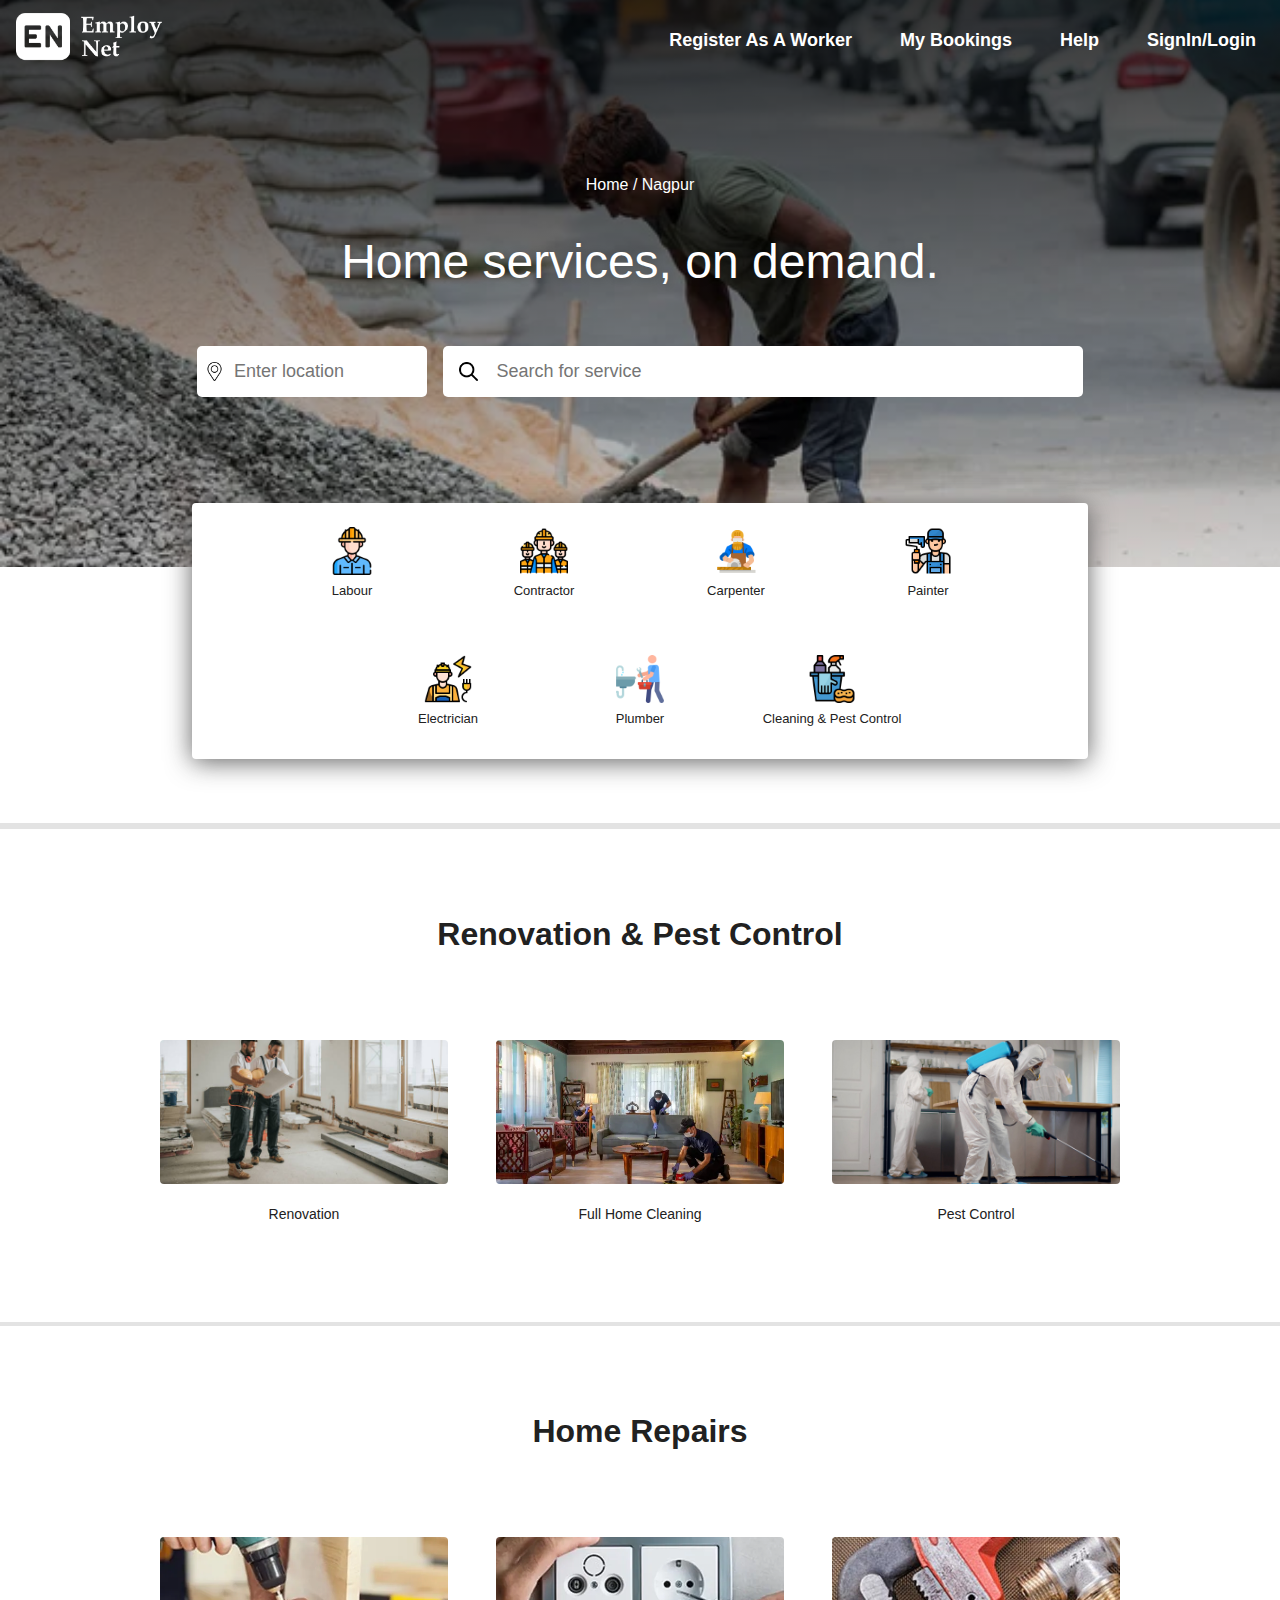
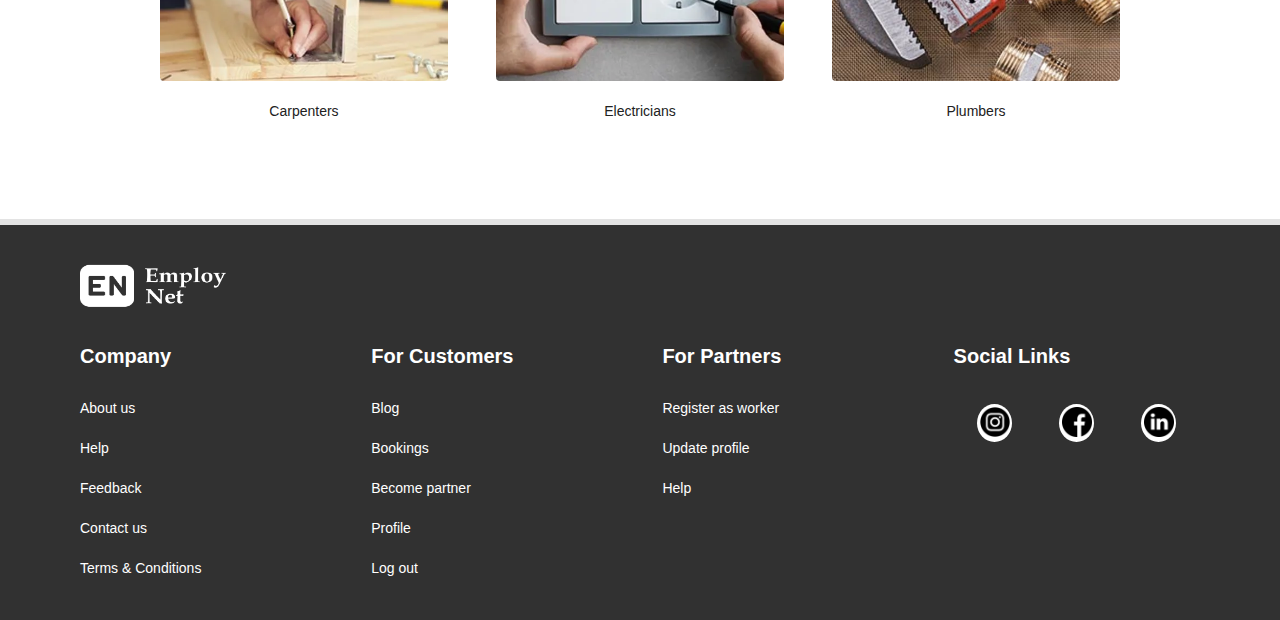
==== index.html @ 4acc54d7 "Update index.html" ====
<!DOCTYPE html>
<html lang="en">
<head>
    <meta charset="UTF-8">
    <meta name="viewport" content="width=device-width, initial-scale=1.0">
    <title>EmployNet: Home Page</title>
    <link rel="stylesheet" href="index.css">
</head>
<body>
    <script>
        if(navigator.geolocation)
{
    navigator.geolocation.getCurrentPosition(function(position)
    {
        console.log(`Latitude is: ${position.coords.latitude} and longitude is: ${position.coords.longitude}`);
    },function()
    {
        alert("Could not get the location for some reason!");
    })
}
    </script>
    <div class="first1"></div>
    <div class="first2">
        <div class="first3">
            <div><a href="aboutUs.html"><div class="first4"></div></a></div>
            <div class="first5">
                <div><a href="" class="first40"><div class="first6">Register As A Worker</div></a></div>
                <div><a href="" class="first40"><div class="first6">My Bookings</div></a></div>
                <div><a href="help.html" class="first40"><div class="first6">Help</div></a></div>
                <div><a href="" class="first40"><div class="first6">SignIn/Login</div></a></div>
            </div>
        </div>
        <div class="first7">Home / Nagpur</div>
        <div class="first8">Home services, on demand.</div>
        <div class="first9">
            <div class="first10">
                <div class="first12"><img src="gallery/pin.png" alt="" class="first13"></div>
                <div class="first14"><input type="text" placeholder="Enter location" class="first15"></div>
                <!-- <div class="first12"><img src="gallery/down-arrow.png" alt="" class="first13"></div> -->
            </div>
            <div class="first11">
                <div class="first16"><img src="gallery/search.png" alt="" class="first13"></div>
                <div><input type="text" placeholder="Search for service" class="first15"></div>
            </div>
        </div>
    </div>
    <div class="first17"><div class="first18">
        <div><a href="" class="first40"><div class="first19">
            <div class="first20"><img src="gallery/labour-day.png" alt="" class="first22"></div>
            <div class="first21">Labour</div></div></a>
        </div>
        <div><a href="" class="first40"><div class="first19">
            <div class="first20"><img src="gallery/workers.png" alt="" class="first22"></div>
            <div class="first21">Contractor</div></div></a>
        </div>
        <div><a href="" class="first40"><div class="first19">
            <div class="first20"><img src="gallery/carpenter.png" alt="" class="first22"></div>
            <div class="first21">Carpenter</div></div></a>
        </div>
        <div><a href="" class="first40"><div class="first19">
            <div class="first20"><img src="gallery/painter.png" alt="" class="first22"></div>
            <div class="first21">Painter</div></div></a>
        </div>
        <div><a href="" class="first40"><div class="first19">
            <div class="first20"><img src="gallery/electrician.png" alt="" class="first22"></div>
            <div class="first21">Electrician</div></div></a>
        </div>
        <div><a href="" class="first40"><div class="first19">
            <div class="first20"><img src="gallery/plumber.png" alt="" class="first22"></div>
            <div class="first21">Plumber</div></div></a>
        </div>
        <div><a href="" class="first40"><div class="first19">
            <div class="first20"><img src="gallery/cleaning.png" alt="" class="first22"></div>
            <div class="first21">Cleaning & Pest Control</div></div></a>
        </div>
    </div></div>
    <div class="first23">
        <div class="first24">
            <div class="first25">
                <h1 class="first26">Renovation & Pest Control</h1>
            </div>
            <div class="first27">
                <div class="first28"><a href="" class="first40">
                    <img src="gallery/Renovation.jpg" alt="" class="first29">
                    <span class="first30">Renovation</span></a>
                </div>
                <div class="first28"><a href="" class="first40">
                    <img src="gallery/homeCleaning.webp" alt="" class="first29">
                    <span class="first30">Full Home Cleaning</span></a>
                </div>
                <div class="first28"><a href="" class="first40">
                    <img src="gallery/PestControl.jpeg" alt="" class="first29">
                    <span class="first30">Pest Control</span></a>
                </div>
            </div>
        </div>
        <div class="first24">
            <div class="first25">
                <h1 class="first26">Home Repairs</h1>
            </div>
            <div class="first27">
                <div class="first28"><a href="" class="first40">
                    <img src="gallery/Carpenter2.webp" alt="" class="first29">
                    <span class="first30">Carpenters</span></a>
                </div>
                <div class="first28"><a href="" class="first40">
                    <img src="gallery/electricians.webp" alt="" class="first29">
                    <span class="first30">Electricians</span></a>
                </div>
                <div class="first28"><a href="" class="first40">
                    <img src="gallery/plumbers.jpg" alt="" class="first29">
                    <span class="first30">Plumbers</span></a>
                </div>
            </div>
        </div>
    </div>
    <footer class="first31">
        <div>
            <a href="aboutUs.html"><img src="gallery/Employnet.png" alt="" class="first32"></a>
        </div>
        <div class="first33">
            <div class="first34">
                <p class="first35">Company</p>
                <a href="aboutUs.html" class="first40"><p class="first39">About us</p></a>
                <a href="help.html" class="first40"><p class="first39">Help</p></a>
                <a href="" class="first40"><p class="first39">Feedback</p></a>
                <a href="mailto:sachinchaturvedi8713@gmail.com" class="first40"><p class="first39">Contact us</p></a>
                <a href="" class="first40"><p class="first39">Terms & Conditions</p></a>
            </div>
            <div class="first34">
                <p class="first35">For Customers</p>
                <a href="" class="first40"><p class="first39">Blog</p></a>
                <a href="" class="first40"><p class="first39">Bookings</p></a>
                <a href="" class="first40"><p class="first39">Become partner</p></a>
                <a href="" class="first40"><p class="first39">Profile</p></a>
                <a href="" class="first40"><p class="first39">Log out</p></a>
            </div>
            <div class="first34">
                <p class="first35">For Partners</p>
                <a href="" class="first40"><p class="first39">Register as worker</p></a>
                <a href="" class="first40"><p class="first39">Update profile</p></a>
                <a href="help.html" class="first40"><p class="first39">Help</p></a>
            </div>
            <div class="first34">
                <p class="first35">Social Links</p>
                <div class="first36">
                    <div class="first37">
                        <a href="https://www.instagram.com/"><img src="gallery/instagram.png" alt="" class="first38"></a>
                    </div>
                    <div class="first37">
                        <a href="https://www.facebook.com/"><img src="gallery/facebook.png" alt="" class="first38"></a>
                    </div>
                    <div class="first37">
                        <a href="https://in.linkedin.com/"><img src="gallery/linkedin.png" alt="" class="first38"></a>
                    </div>
                </div>
            </div>
        </div>
    </footer>
</body>
</html>
---- index.css ----
body{
    margin: 0;
    box-sizing: border-box;
}
.first1{
    position: relative;
    width: 100%;
    min-height: 15cm;
    background-image: url(gallery/labour3.jpg);
    background-repeat: no-repeat;
    background-size: cover;
    background-position: center center;
}
.first2{
    position: absolute;
    top: 0;
    left: 0;
    width: 100%;
    min-height: 15cm;
    background: linear-gradient(0deg, rgba(0,0,0,0.16), rgba(0,0,0,0.8));
    z-index: 2;
}
.first3{
    width: 100%;
    min-height: 5rem;
    display: flex;
    align-items: center;
    justify-content: space-between;
    flex-wrap: wrap;
}
.first4{
    height:4rem;
    width:10rem;
    margin: 0.5rem 1rem;
    background-image: url(gallery/Employnet.png);
    background-repeat: no-repeat;
    background-size: cover;
    background-position: center center;
}
.first5{
    display:flex;
    justify-content: space-around;
    align-items: center;
    flex-wrap: wrap;
}
.first6{
    margin: 0.5rem 1.5rem;
    font-family: -apple-system, "Helvetica Neue", Helvetica, Arial, sans-serif;
    font-size: 18px;
    font-weight: 700;
    color: white;
}
.first6:hover{
    text-decoration: underline;
}
.first7{
    width: 100%;
    text-align: center;
    margin-top: 6rem;
    margin-bottom: 2rem;
    font-family: -apple-system, "Helvetica Neue", Helvetica, Arial, sans-serif;
    font-size: 1rem;
    font-weight: 300;
    color: white;
}
.first8{
    width: 100%;
    text-align: center;
    margin: 2rem 0;
    font-family: -apple-system, BlinkMacSystemFont, Segoe UI, Roboto, "Helvetica Neue", Oxygen-Sans, Ubuntu, Cantarell, Helvetica, Arial, sans-serif !important;
    font-size: 3rem;
    font-weight: 500;
    color: white;
    text-shadow: 0 1px 8px rgba(0,0,0,0.2);
    line-height: 72px;
}
.first9{
    width: 100%;
    display: flex;
    justify-content: center;
    align-items: center;
}
.first10{
    display: flex;
    align-items: center;
    height: 3.2rem;
    width: 18%;
    background-color: white;
    margin: 1rem .5rem;
    border: none;
    border-radius: 5px;
}
.first11{
    display: flex;
    align-items: center;
    height: 3.2rem;
    width:50%;
    background-color: white;
    margin: 1rem .5rem;
    border: none;
    border-radius: 5px;
}
.first12{
    height: 1.2rem;
    width: 1.2rem;
    margin: 0 .5rem;
}
.first13{
    height: 1.2rem;
    width: 100%;
}
.first14{
    width: 70%;
}
.first15{
    border: none;
    outline: none;
    width: 90%;
    font-size: 18px;
    overflow: hidden;
    font-family: -apple-system, BlinkMacSystemFont, Segoe UI, Roboto, "Helvetica Neue", Oxygen-Sans, Ubuntu, Cantarell, Helvetica, Arial, sans-serif !important;;
}
.first16{
    height: 1.2rem;
    width: 1.2rem;
    margin: 0 1rem;
}
.first17{
    width: 100%;
    display: flex;
    justify-content: center;
    margin-top: -4rem;
    margin-bottom: 4rem;
    z-index: 3;
}
.first18{
    width: 70%;
    background-color: white;
    z-index: 4;
    display: flex;
    justify-content: center;
    flex-wrap: wrap;
    box-shadow: 0px 3px 26px rgba(85, 85, 85, 0.925);
    border-radius: 4px;
}
.first19{
    width: 10rem;
    z-index: 5;
    display: flex;
    flex-direction: column;
    justify-content: center;
    align-items: center;
    margin: 1.5rem 1rem;
    border-radius: 5px;
}
.first19:hover{
    box-shadow: 0px 3px 5px 2px rgba(189, 189, 189, 0.708);
}
.first20, .first22{
    width: 3rem;
    height: 3rem;
}
.first21{
    font-family: -apple-system, BlinkMacSystemFont, Segoe UI, Roboto, "Helvetica Neue", Oxygen-Sans, Ubuntu, Cantarell, Helvetica, Arial, sans-serif !important;
    font-size: 13px;
    line-height: 16px;
    color: #212121;
    margin: .5rem;
    text-align: center;
}
.first23{
    width:100%;
    background-color: #e3e3e3;
    padding: 2px 0;
}
.first24{
    width: 100%;
    margin: 4px 0;
    background-color: white;
}
.first25{
    padding: 60px 64px 0px 64px;
    text-align: center;
}
.first26{
    font-weight: bold;
    font-size: 32px;
    line-height: 48px;
    color: #212121;
    font-family: -apple-system, BlinkMacSystemFont, Segoe UI, Roboto, "Helvetica Neue", Oxygen-Sans, Ubuntu, Cantarell, Helvetica, Arial, sans-serif !important;
}
.first27{
    padding: 60px 0 90px 0;
    display: flex;
    justify-content: center;
    flex-wrap: wrap;
}
.first28{
    width: 19rem;
    height: 12rem;
    text-align: center;
    margin: 0 1rem;
}
.first29{
    width: 18rem;
    height: 9rem;
    object-fit: cover;
    margin-bottom: 1rem;
    border-radius: 4px;
    cursor: pointer;
}
.first29:hover{
    width: 19rem;
    height: 10rem;
}
.first30{
    font-family: -apple-system, BlinkMacSystemFont, Segoe UI, Roboto, "Helvetica Neue", Oxygen-Sans, Ubuntu, Cantarell, Helvetica, Arial, sans-serif !important;
    font-size: 14px;
    font-weight: 500;
    line-height: 20px;
    color: #212121;
}
.first31{
    background-color: rgba(26, 26, 26, 0.899);
    padding: 2rem 5rem;
}
.first32{
    width: 10rem;
    height: 4rem;
}
.first33{
    display: flex;
    justify-content: space-between;
}
.first34{
    width: 22%;
    display: flex;
    flex-direction: column;
}
@media screen and (max-width:500px){
    .first33{
        flex-wrap: wrap;
    }
    .first34{
        width: 400px;
    }
    .first3{
        flex-direction:column;
    }
    .first5{
        width: 100%;
        flex-direction: column;
        align-items: center;
        margin-top: 1rem;
    }
    .first7{
        margin-top: 2rem;
    }
    .first8{
        font-size: 1.5rem;
        font-weight: 500;
        line-height: 28px;
        margin: 1rem 0;
    }
}
.first35{
    font-family: -apple-system, BlinkMacSystemFont, "Segoe UI", Roboto, Helvetica, Arial, sans-serif;
    color: white;
    font-size: 20px;
    font-weight: 600;
}
.first36{
    width: 100%;
    display: flex;
    justify-content: space-around;
    flex-wrap: wrap;
    margin: 1rem 0;
}
.first37{
    width: 35px;
    height: 35px;
    display: flex;
    justify-content: center;
    align-items: center;
    background-color: white;
    border-radius: 50%;
    padding-top: 3px;
}
.first38{
    width: 30px;
    height: 30px;
}
.first39{
    font-size: 14px;
    font-weight: 400;
    line-height: 24px;
    font-family: -apple-system, BlinkMacSystemFont, Segoe UI, Roboto, "Helvetica Neue", Oxygen-Sans, Ubuntu, Cantarell, Helvetica, Arial, sans-serif !important;
    color: white;
    margin: .5rem 0;
}
.first39:hover{
    text-decoration: underline;
}
.first40{
    text-decoration: none;
}
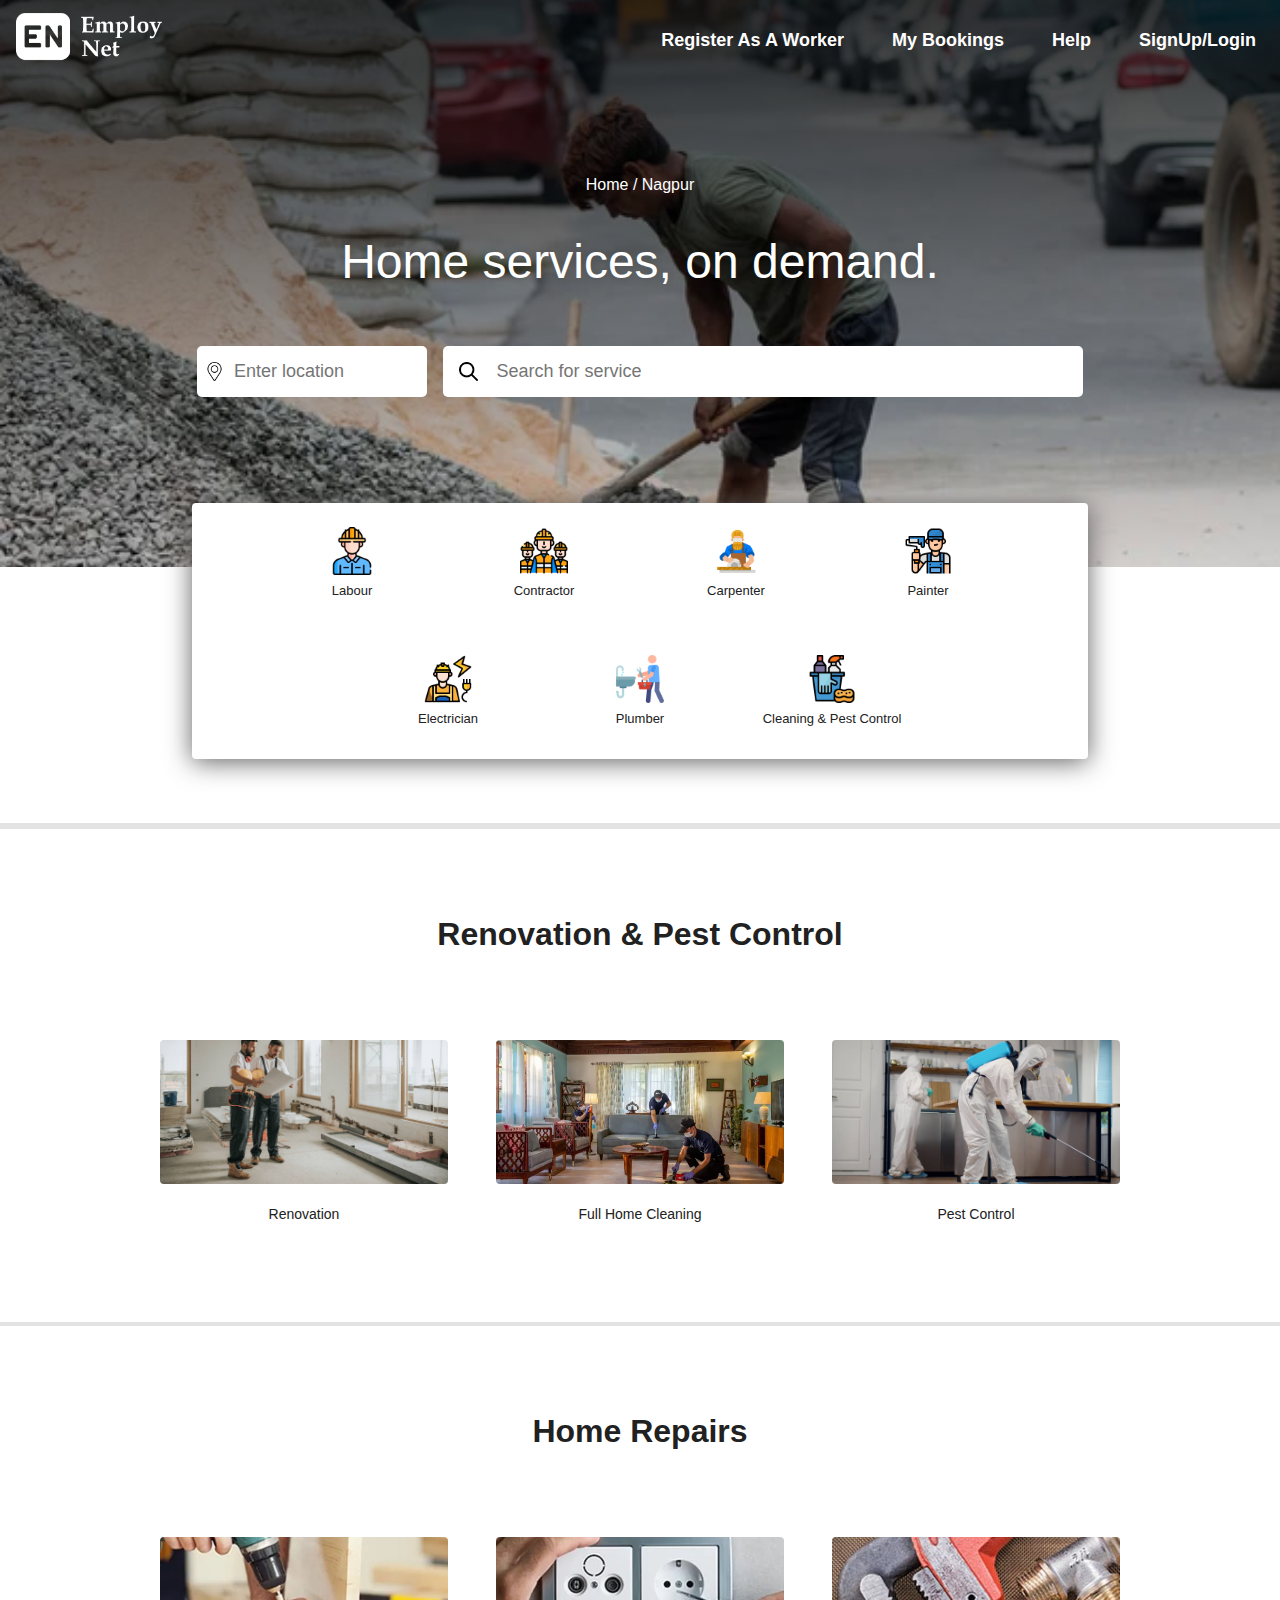
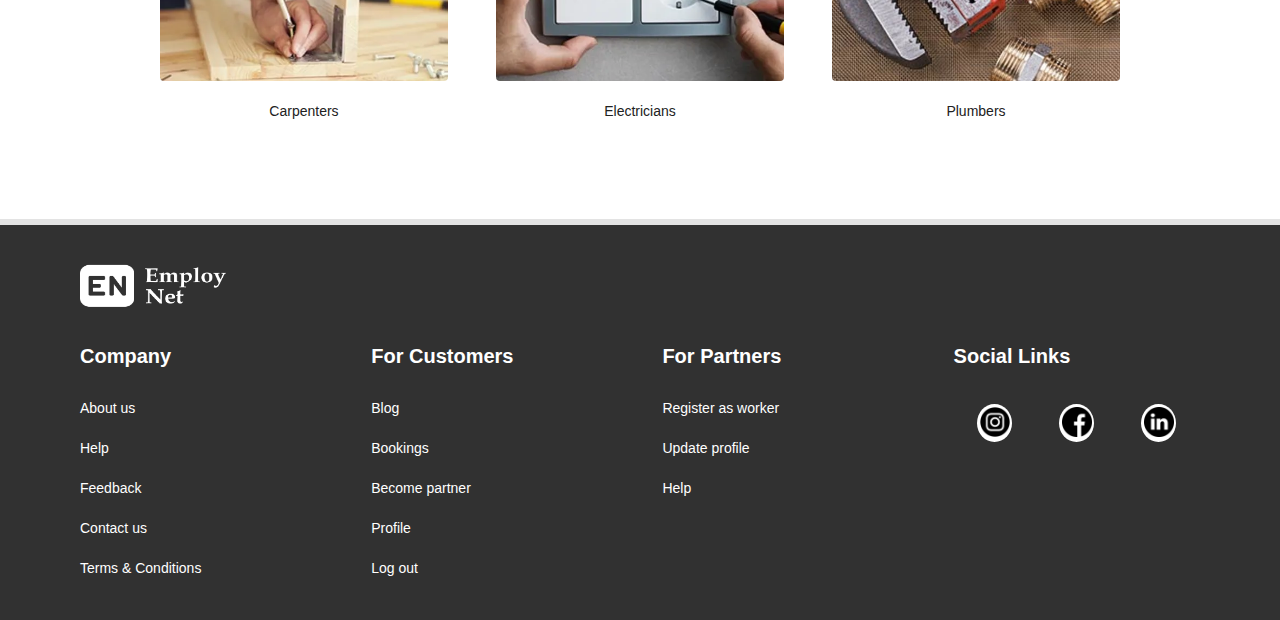
==== commit 35f57276: "Update index.html" ====
--- a/index.html
+++ b/index.html
@@ -27,7 +27,7 @@
                 <div><a href="" class="first40"><div class="first6">Register As A Worker</div></a></div>
                 <div><a href="" class="first40"><div class="first6">My Bookings</div></a></div>
                 <div><a href="help.html" class="first40"><div class="first6">Help</div></a></div>
-                <div><a href="" class="first40"><div class="first6">SignIn/Login</div></a></div>
+                <div><a href="sign.html" class="first40"><div class="first6">SignUp/Login</div></a></div>
             </div>
         </div>
         <div class="first7">Home / Nagpur</div>
@@ -123,7 +123,7 @@
                 <p class="first35">Company</p>
                 <a href="aboutUs.html" class="first40"><p class="first39">About us</p></a>
                 <a href="help.html" class="first40"><p class="first39">Help</p></a>
-                <a href="" class="first40"><p class="first39">Feedback</p></a>
+                <a href="feedback.html" class="first40"><p class="first39">Feedback</p></a>
                 <a href="mailto:sachinchaturvedi8713@gmail.com" class="first40"><p class="first39">Contact us</p></a>
                 <a href="" class="first40"><p class="first39">Terms & Conditions</p></a>
             </div>
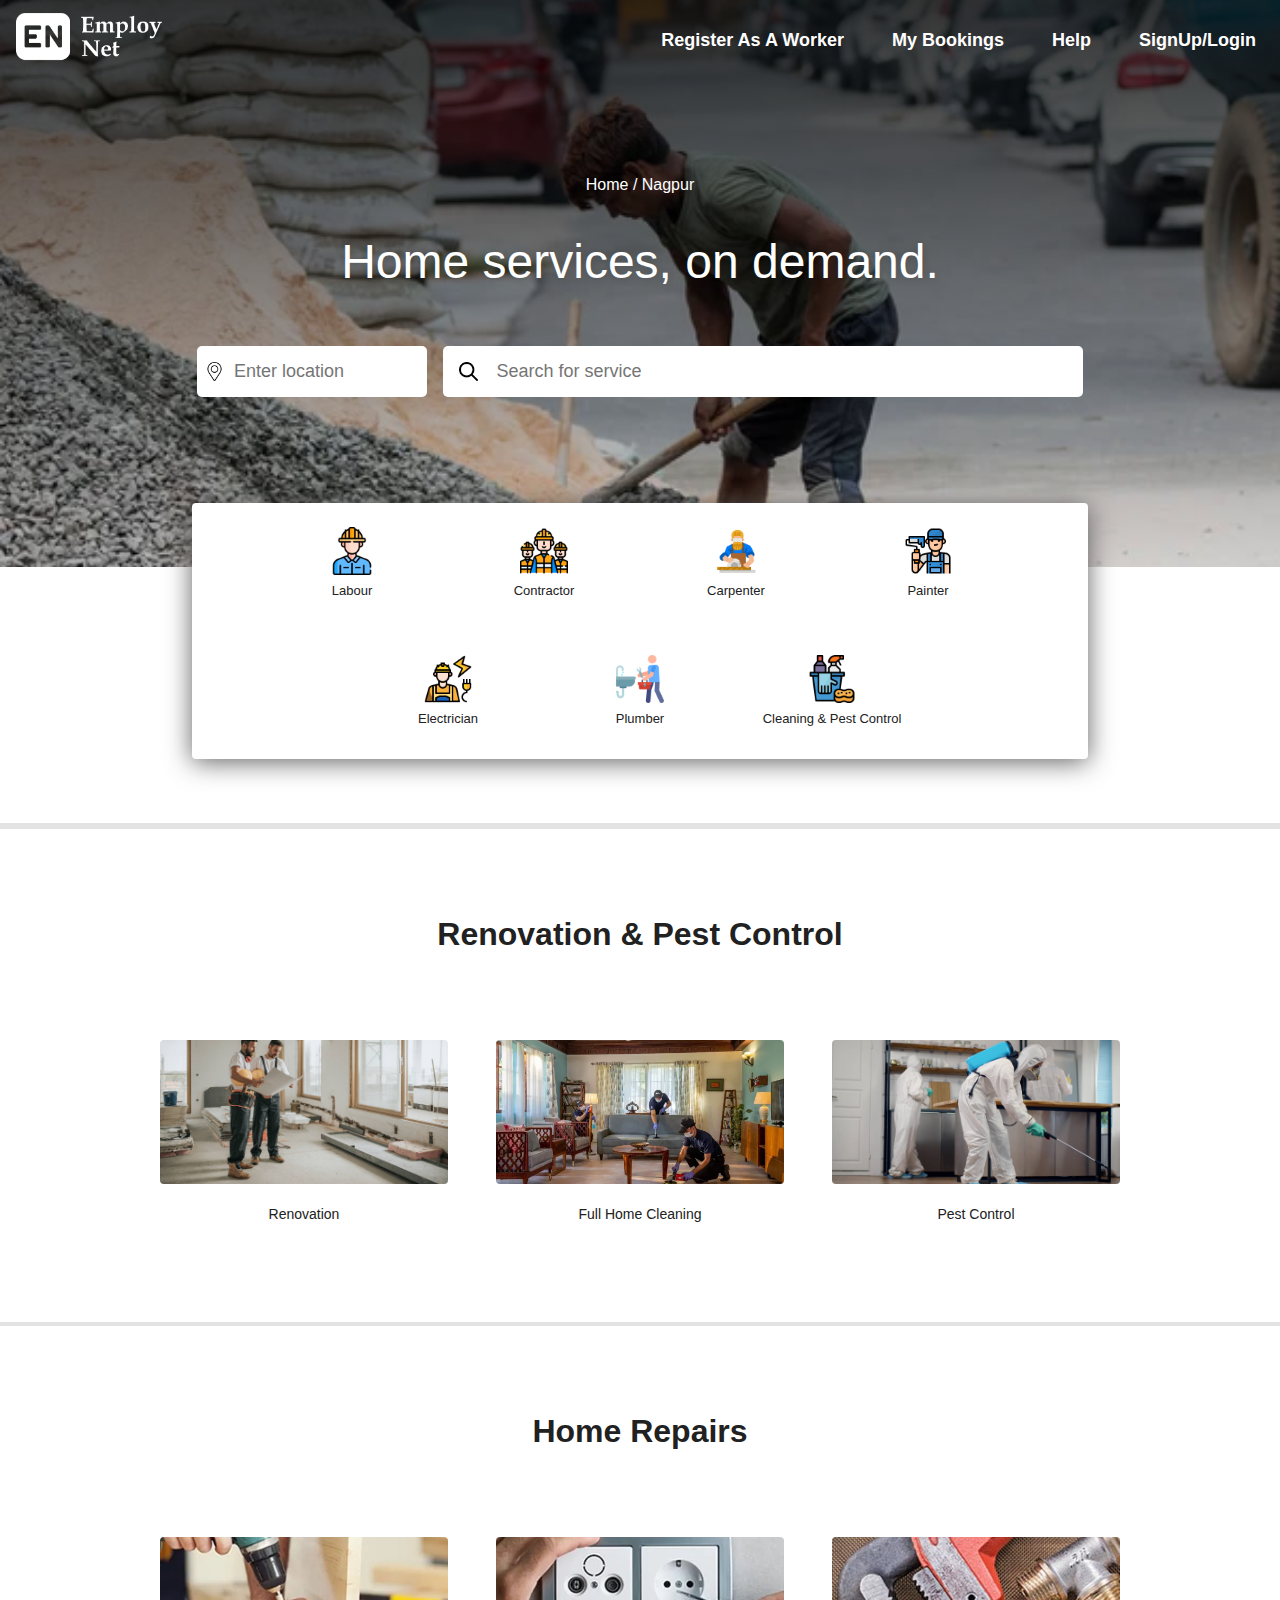
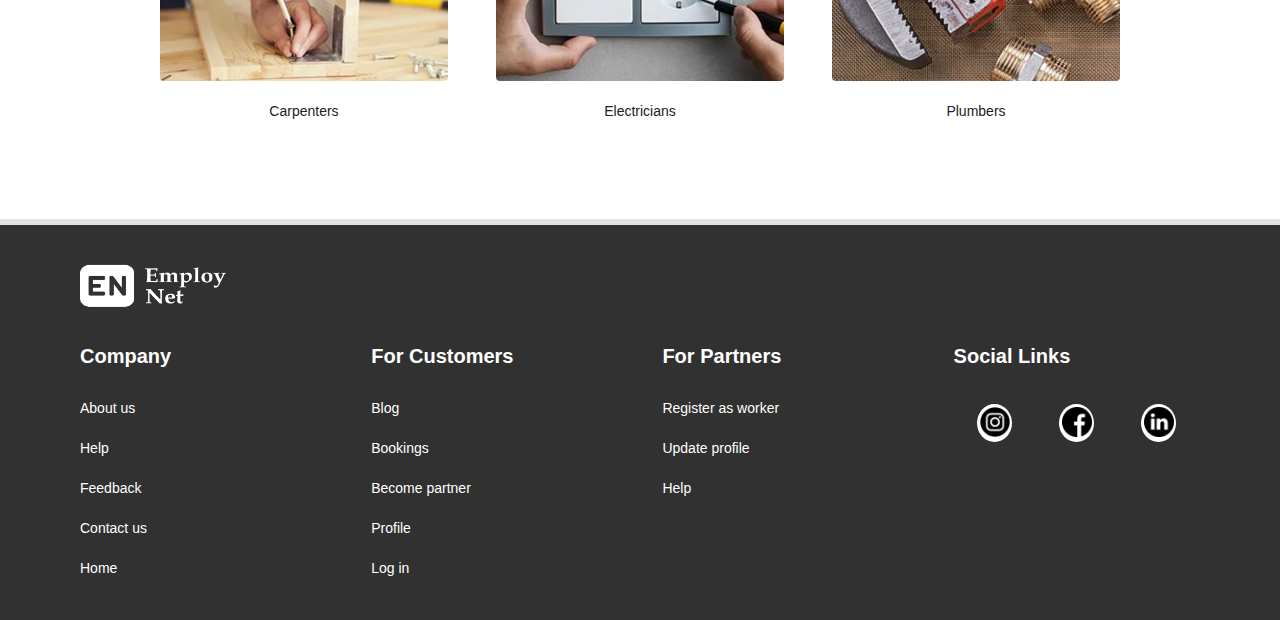
==== commit 2707b698: "Update index.html" ====
--- a/index.html
+++ b/index.html
@@ -5,6 +5,8 @@
     <meta name="viewport" content="width=device-width, initial-scale=1.0">
     <title>EmployNet: Home Page</title>
     <link rel="stylesheet" href="index.css">
+    <script async src="https://pagead2.googlesyndication.com/pagead/js/adsbygoogle.js?client=ca-pub-9807803082363038"
+     crossorigin="anonymous"></script>
 </head>
 <body>
     <script>
@@ -24,8 +26,8 @@
         <div class="first3">
             <div><a href="aboutUs.html"><div class="first4"></div></a></div>
             <div class="first5">
-                <div><a href="" class="first40"><div class="first6">Register As A Worker</div></a></div>
-                <div><a href="" class="first40"><div class="first6">My Bookings</div></a></div>
+                <div><a href="worker.html" class="first40"><div class="first6">Register As A Worker</div></a></div>
+                <div><a href="customer2.html" class="first40"><div class="first6">My Bookings</div></a></div>
                 <div><a href="help.html" class="first40"><div class="first6">Help</div></a></div>
                 <div><a href="sign.html" class="first40"><div class="first6">SignUp/Login</div></a></div>
             </div>
@@ -45,31 +47,31 @@
         </div>
     </div>
     <div class="first17"><div class="first18">
-        <div><a href="" class="first40"><div class="first19">
+        <div><a href="customer.html" class="first40"><div class="first19">
             <div class="first20"><img src="gallery/labour-day.png" alt="" class="first22"></div>
             <div class="first21">Labour</div></div></a>
         </div>
-        <div><a href="" class="first40"><div class="first19">
+        <div><a href="customer.html" class="first40"><div class="first19">
             <div class="first20"><img src="gallery/workers.png" alt="" class="first22"></div>
             <div class="first21">Contractor</div></div></a>
         </div>
-        <div><a href="" class="first40"><div class="first19">
+        <div><a href="customer.html" class="first40"><div class="first19">
             <div class="first20"><img src="gallery/carpenter.png" alt="" class="first22"></div>
             <div class="first21">Carpenter</div></div></a>
         </div>
-        <div><a href="" class="first40"><div class="first19">
+        <div><a href="customer.html" class="first40"><div class="first19">
             <div class="first20"><img src="gallery/painter.png" alt="" class="first22"></div>
             <div class="first21">Painter</div></div></a>
         </div>
-        <div><a href="" class="first40"><div class="first19">
+        <div><a href="customer.html" class="first40"><div class="first19">
             <div class="first20"><img src="gallery/electrician.png" alt="" class="first22"></div>
             <div class="first21">Electrician</div></div></a>
         </div>
-        <div><a href="" class="first40"><div class="first19">
+        <div><a href="customer.html" class="first40"><div class="first19">
             <div class="first20"><img src="gallery/plumber.png" alt="" class="first22"></div>
             <div class="first21">Plumber</div></div></a>
         </div>
-        <div><a href="" class="first40"><div class="first19">
+        <div><a href="customer.html" class="first40"><div class="first19">
             <div class="first20"><img src="gallery/cleaning.png" alt="" class="first22"></div>
             <div class="first21">Cleaning & Pest Control</div></div></a>
         </div>
@@ -114,48 +116,68 @@
             </div>
         </div>
     </div>
-    <footer class="first31">
+   <footer class="first31">
         <div>
-            <a href="aboutUs.html"><img src="gallery/Employnet.png" alt="" class="first32"></a>
+          <a href="aboutUs.html"
+            ><img src="gallery/Employnet.png" alt="" class="first32"
+          /></a>
         </div>
         <div class="first33">
-            <div class="first34">
-                <p class="first35">Company</p>
-                <a href="aboutUs.html" class="first40"><p class="first39">About us</p></a>
-                <a href="help.html" class="first40"><p class="first39">Help</p></a>
-                <a href="feedback.html" class="first40"><p class="first39">Feedback</p></a>
-                <a href="mailto:sachinchaturvedi8713@gmail.com" class="first40"><p class="first39">Contact us</p></a>
-                <a href="" class="first40"><p class="first39">Terms & Conditions</p></a>
+          <div class="first34">
+            <p class="first35">Company</p>
+            <a href="aboutUs.html" class="first40"
+              ><p class="first39">About us</p></a
+            >
+            <a href="help.html" class="first40"><p class="first39">Help</p></a>
+            <a href="feedback.html" class="first40"
+              ><p class="first39">Feedback</p></a
+            >
+            <a href="mailto:sachinchaturvedi8713@gmail.com" class="first40"
+              ><p class="first39">Contact us</p></a
+            >
+            <a href="index.html" class="first40"
+              ><p class="first39">Home</p></a
+            >
+          </div>
+          <div class="first34">
+            <p class="first35">For Customers</p>
+            <a href="" class="first40"><p class="first39">Blog</p></a>
+            <a href="customer2.html" class="first40"
+              ><p class="first39">Bookings</p></a
+            >
+            <a href="worker.html" class="first40"><p class="first39">Become partner</p></a>
+            <a href="profile.html" class="first40"><p class="first39">Profile</p></a>
+            <a href="sign.html" class="first40"><p class="first39">Log in</p></a>
+          </div>
+          <div class="first34">
+            <p class="first35">For Partners</p>
+            <a href="worker.html" class="first40"
+              ><p class="first39">Register as worker</p></a
+            >
+            <a href="profile.html" class="first40"><p class="first39">Update profile</p></a>
+            <a href="help.html" class="first40"><p class="first39">Help</p></a>
+          </div>
+          <div class="first34">
+            <p class="first35">Social Links</p>
+            <div class="first36">
+              <div class="first37">
+                <a href="https://www.instagram.com/"
+                  ><img src="gallery/instagram.png" alt="" class="first38"
+                /></a>
+              </div>
+              <div class="first37">
+                <a href="https://www.facebook.com/"
+                  ><img src="gallery/facebook.png" alt="" class="first38"
+                /></a>
+              </div>
+              <div class="first37">
+                <a href="https://in.linkedin.com/"
+                  ><img src="gallery/linkedin.png" alt="" class="first38"
+                /></a>
+              </div>
             </div>
-            <div class="first34">
-                <p class="first35">For Customers</p>
-                <a href="" class="first40"><p class="first39">Blog</p></a>
-                <a href="" class="first40"><p class="first39">Bookings</p></a>
-                <a href="" class="first40"><p class="first39">Become partner</p></a>
-                <a href="" class="first40"><p class="first39">Profile</p></a>
-                <a href="" class="first40"><p class="first39">Log out</p></a>
-            </div>
-            <div class="first34">
-                <p class="first35">For Partners</p>
-                <a href="" class="first40"><p class="first39">Register as worker</p></a>
-                <a href="" class="first40"><p class="first39">Update profile</p></a>
-                <a href="help.html" class="first40"><p class="first39">Help</p></a>
-            </div>
-            <div class="first34">
-                <p class="first35">Social Links</p>
-                <div class="first36">
-                    <div class="first37">
-                        <a href="https://www.instagram.com/"><img src="gallery/instagram.png" alt="" class="first38"></a>
-                    </div>
-                    <div class="first37">
-                        <a href="https://www.facebook.com/"><img src="gallery/facebook.png" alt="" class="first38"></a>
-                    </div>
-                    <div class="first37">
-                        <a href="https://in.linkedin.com/"><img src="gallery/linkedin.png" alt="" class="first38"></a>
-                    </div>
-                </div>
-            </div>
+          </div>
         </div>
-    </footer>
+      </footer>
 </body>
 </html>
--- a/index.css
+++ b/index.css
@@ -152,9 +152,11 @@
     align-items: center;
     margin: 1.5rem 1rem;
     border-radius: 5px;
+    transition: all .5s ease 0s;
 }
 .first19:hover{
     box-shadow: 0px 3px 5px 2px rgba(189, 189, 189, 0.708);
+    transform: scale(1.1);
 }
 .first20, .first22{
     width: 3rem;
@@ -208,6 +210,7 @@
     margin-bottom: 1rem;
     border-radius: 4px;
     cursor: pointer;
+    transition: all .5s ease 0s;
 }
 .first29:hover{
     width: 19rem;
@@ -285,6 +288,10 @@
     background-color: white;
     border-radius: 50%;
     padding-top: 3px;
+    transition: all .5s ease 0s;
+}
+.first37:hover{
+    transform: scale(1.1) rotate(360deg);
 }
 .first38{
     width: 30px;
@@ -303,4 +310,4 @@
 }
 .first40{
     text-decoration: none;
-}+}
